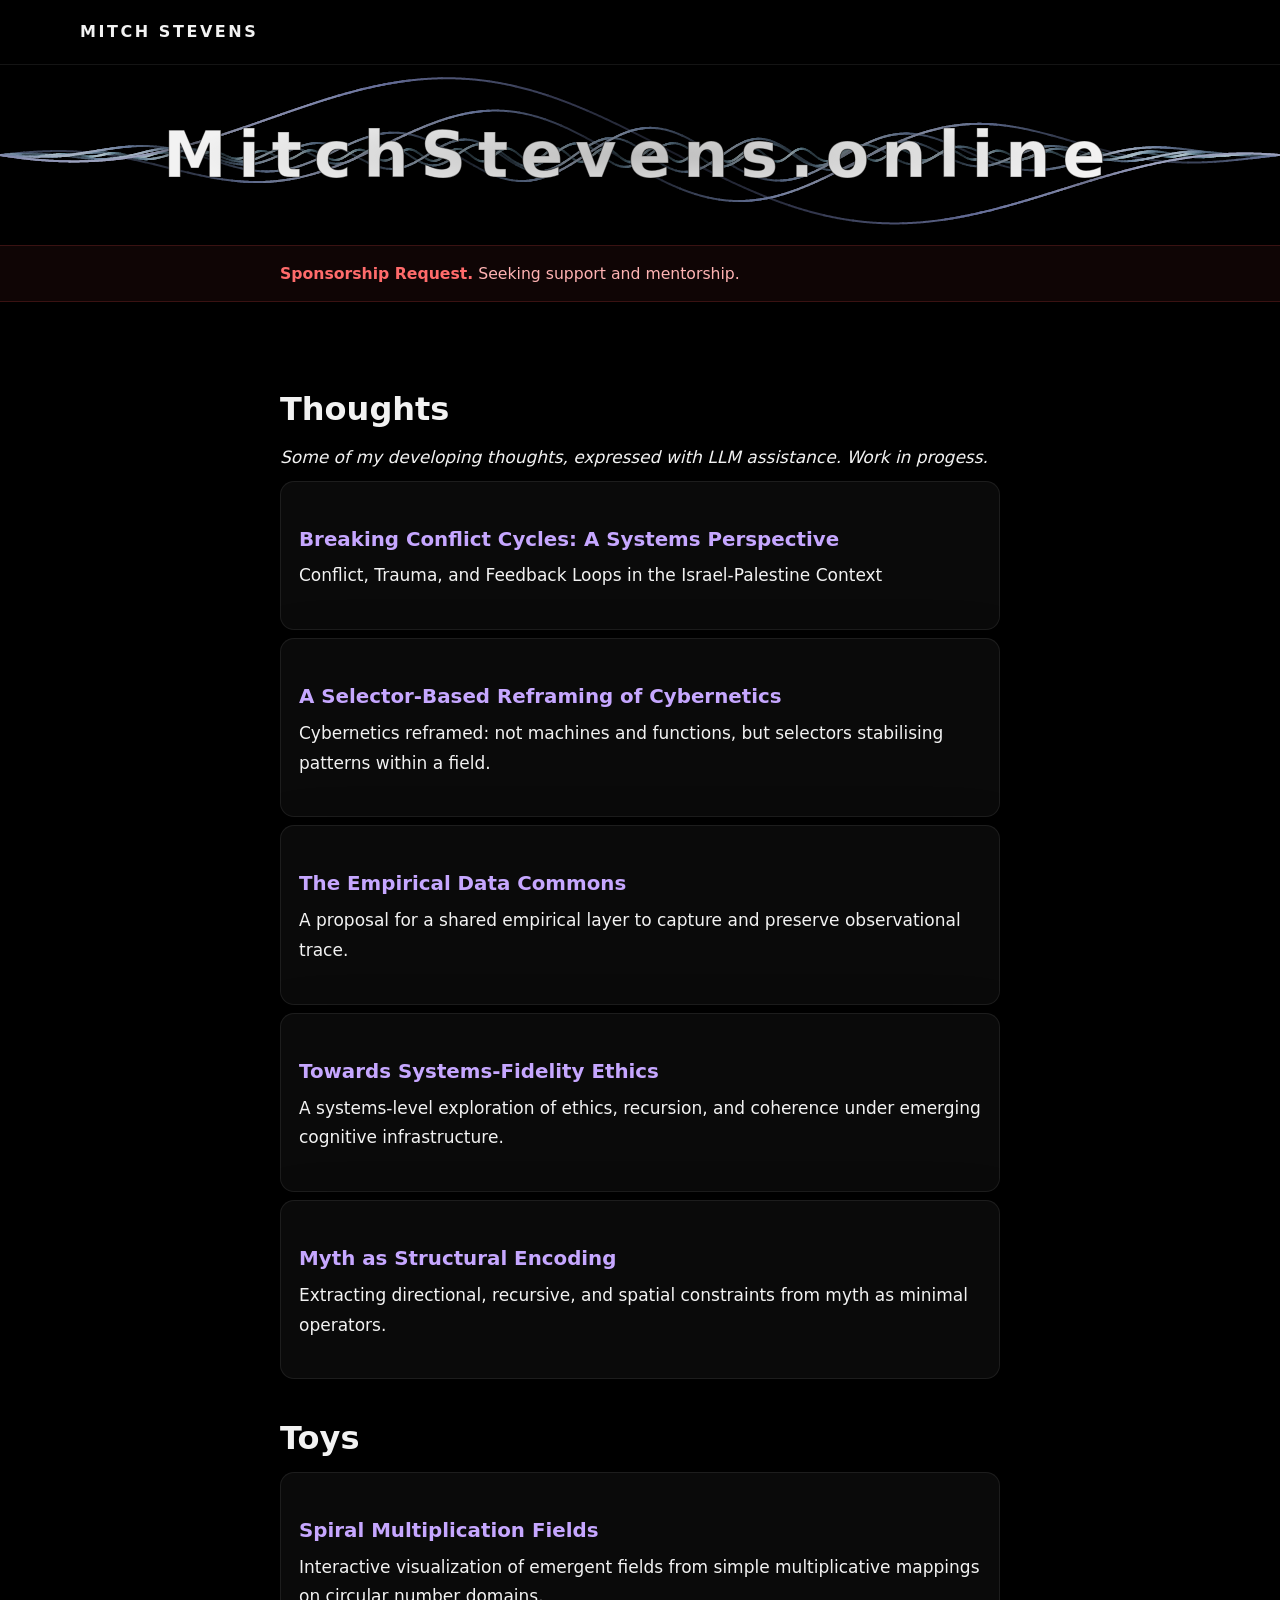
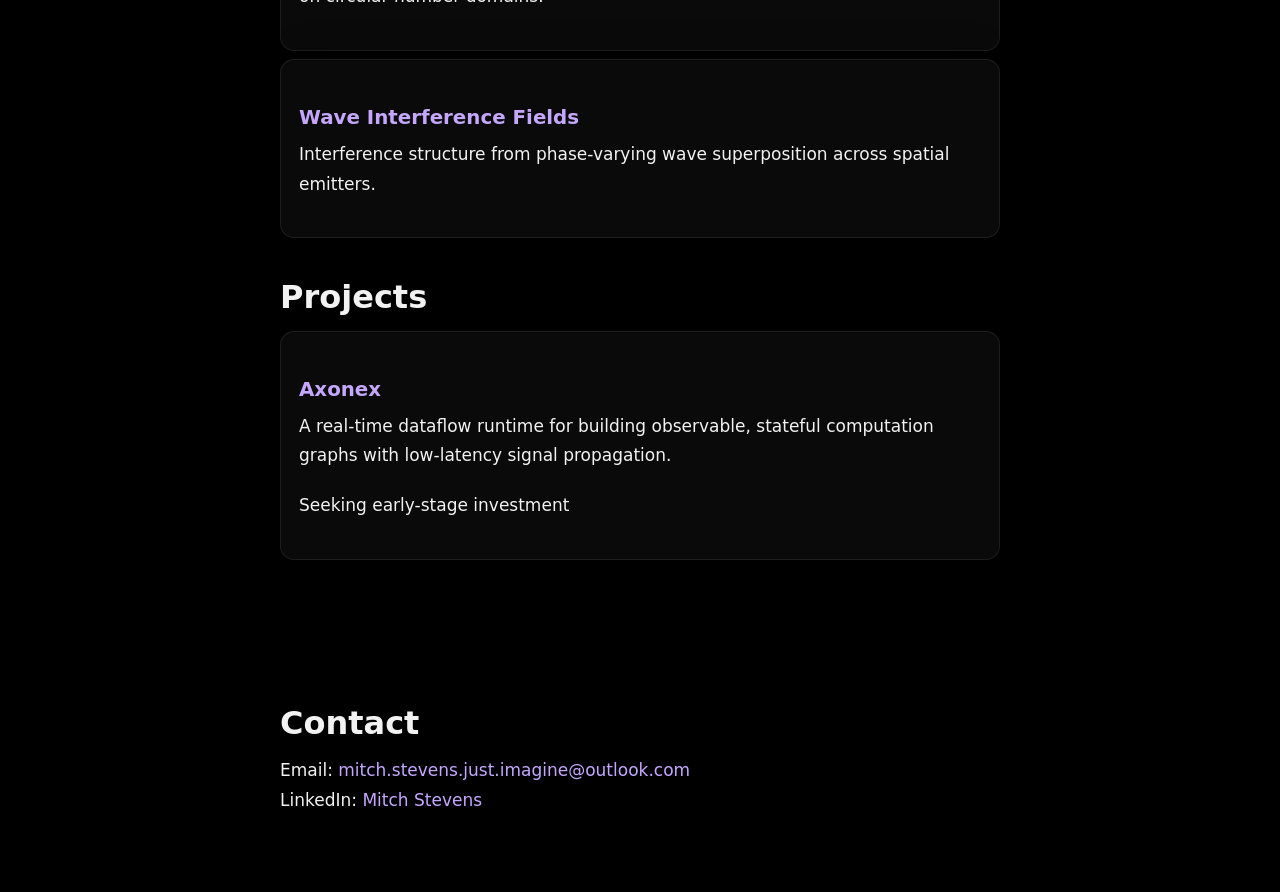
==== index.html @ c2e80abf "." ====
<!doctype html>
<html lang="en">
<head>
  <meta charset="utf-8" />
  <meta name="viewport" content="width=device-width, initial-scale=1" />
  <title>MitchStevens.online</title>

  <link rel="stylesheet" href="style.css" />
  <script src="x-song.js"></script>

<style>
	.critical-notice {
	  background: rgba(255, 80, 80, 0.06);
	  border-top: 1px solid rgba(255, 80, 80, 0.18);
	  border-bottom: 1px solid rgba(255, 80, 80, 0.18);
	}

	.critical-notice p {
	  margin: 0;
	  padding: 14px 0;
	  color: #ffb3b3;
	  font-size: 0.98rem;
	}

	.critical-notice strong {
	  color: #ff6b6b;
	}

	.card {
		margin-top: 8px;
	}
</style>
</head>

<body>

<header class="nav">
  <div class="container inner">
    <div class="logo">MITCH STEVENS</div>
  </div>
</header>

<section class="banner">
  <x-song height="180" speed="1.2" amp="1.6" sat="20"></x-song>
  <div class="brand">
    <h1>MitchStevens.online</h1>
  </div>
</section>

<!-- Critical notice -->
<section class="critical-notice">
<div class="container prose">
<p>
  <strong>Sponsorship Request.</strong> Seeking support and mentorship.
</p>
</div>
</section>

<section class="hero">
  <div class="container prose">

    <h2>Thoughts</h2>
    <i>Some of my developing thoughts, expressed with LLM assistance. Work in progess.</i>
    <div class="card">
      <h3><a href="breakingconflict.html">Breaking Conflict Cycles: A Systems Perspective</a></h3>
      <p>Conflict, Trauma, and Feedback Loops in the Israel-Palestine Context</p>
    </div>

    <div class="card">
      <h3><a href="cybernetics_selectors.html">A Selector-Based Reframing of Cybernetics</a></h3>
      <p>Cybernetics reframed: not machines and functions, but selectors stabilising patterns within a field.</p>
    </div>

    <div class="card">
      <h3><a href="edc.html">The Empirical Data Commons</a></h3>
      <p>A proposal for a shared empirical layer to capture and preserve observational trace.</p>
    </div>

    <div class="card">
      <h3><a href="meta_ethics.html">Towards Systems-Fidelity Ethics</a></h3>
      <p>A systems-level exploration of ethics, recursion, and coherence under emerging cognitive infrastructure.</p>
    </div>

    <div class="card">
      <h3><a href="myth_operators.html">Myth as Structural Encoding</a></h3>
      <p>Extracting directional, recursive, and spatial constraints from myth as minimal operators.</p>
    </div>

    <h2 style="margin-top:40px;">Toys</h2>

    <div class="card">
      <h3><a href="toys/spiral_vect/index.html">Spiral Multiplication Fields</a></h3>
      <p>Interactive visualization of emergent fields from simple multiplicative mappings on circular number domains.</p>
    </div>
    <div class="card">
      <h3><a href="toys/wave_inf/index.html">Wave Interference Fields</a></h3>
      <p>Interference structure from phase-varying wave superposition across spatial emitters.</p>
    </div>

    <h2 style="margin-top:40px;">Projects</h2>
    <div class="card">
      <h3><a href="http://axonex.trefen.net">Axonex</a></h3>
      <p>A real-time dataflow runtime for building observable, stateful computation graphs with low-latency signal propagation.</p>
      <p class="subtle">Seeking early-stage investment</p>
    </div>

  </div>
</section>
<section class="hero">
  <div class="container prose">
    
    <h2>Contact</h2>

    <p>
      Email: <a href="mailto:mitch.stevens.just.imagine@outlook.com">mitch.stevens.just.imagine@outlook.com</a><br />
      LinkedIn: <a href="https://au.linkedin.com/in/mitchell-beaumont" target="_blank">Mitch Stevens</a>
    </p>

  </div>
</section>
</body>
</html>
---- style.css ----
:root{
  --bg:#000000;
  --panel:#0a0a0a;
  --panel-soft:#111111;
  --ink:#f2f2f2;
  --muted:#a0a0a0;
  --brand:#c6a7ff;
  --brand-ink:#0a0a0a;
  --ring:rgba(198,167,255,.38);
  --border:rgba(255,255,255,.08);
  --shadow:0 24px 60px rgba(0,0,0,.28);
}

html, body {
  min-height:100%;
  background: var(--bg);
}

html {
  scroll-behavior:smooth;
}

body {
  margin:0;
  background:var(--bg);
  color:var(--ink);
  font:400 16px/1.7 ui-sans-serif, system-ui, "Inter", "Segoe UI", Roboto, Arial, sans-serif;
  -webkit-font-smoothing:antialiased;
  -moz-osx-font-smoothing:grayscale;
}

img, svg, canvas, video {
  max-width:100%;
}

.container {
  max-width:1120px;
  margin-inline:auto;
  padding-inline:24px;
}

/* Nav */
.nav {
  position:sticky;
  top:0;
  z-index:40;
  backdrop-filter:saturate(120%) blur(8px);
  background:linear-gradient(to bottom, rgba(0,0,0,.88), rgba(0,0,0,.62));
  border-bottom:1px solid var(--border);
}

.nav .inner {
  display:flex;
  align-items:center;
  gap:20px;
  min-height:64px;
}

.logo {
  font-weight:800;
  letter-spacing:.16em;
  color:var(--ink);
  white-space:nowrap;
}

.nav-links {
  display:flex;
  gap:14px;
  align-items:center;
}

.nav a {
  color:var(--muted);
  text-decoration:none;
}

.nav a:hover {
  color:var(--ink);
}

.nav-link {
  color:var(--muted);
  text-decoration:none;
  font-weight:500;
  font-size:.95rem;
}

.nav-link.active,
.nav-current {
  color:var(--ink);
}

.nav-link.active {
  cursor:default;
}

.spacer {
  flex:1;
}

.cta {
  margin-left:auto;
  display:inline-flex;
  align-items:center;
  gap:10px;
  padding:10px 16px;
  border-radius:999px;
  background:var(--brand);
  color:var(--brand-ink) !important;
  font-weight:700;
  text-decoration:none;
  box-shadow:0 6px 22px rgba(198,167,255,.20);
}

.cta:hover {
  box-shadow:0 8px 28px rgba(198,167,255,.30);
}

/* Banner */
.banner {
  position:relative;
  isolation:isolate;
  overflow:clip;
  background:#000;
}

.banner x-song {
  display:block;
}

.brand {
  position:absolute;
  inset:0;
  display:grid;
  place-items:center;
  pointer-events:none;
}

.brand h1 {
  margin:0;
  padding-inline:16px;
  text-align:center;
  font-weight:900;
  letter-spacing:.18em;
  color:var(--ink);
  font-size:clamp(28px, 6vw, 64px);
  -webkit-text-stroke:1px rgba(0,0,0,.35);
  text-shadow:0 0 1px #000, 0 0 28px rgba(0,0,0,.85);
}

.banner::after {
  content:"";
  position:absolute;
  inset:0;
  pointer-events:none;
  background:radial-gradient(60% 50% at 50% 50%, rgba(0,0,0,.22) 0%, rgba(0,0,0,0) 60%);
}

/* Main sections */
.hero {
  padding:56px 0;
}

.section-pad {
  padding-bottom:42px;
}

.section-pad-lg {
  padding-bottom:60px;
}

/* Card system */
.card {
  background:var(--panel);
  border:1px solid var(--border);
  border-radius:14px;
  padding:18px;
  box-shadow:var(--shadow);
}

.card h3 {
  margin:0 0 8px;
  font-size:18px;
}

.card p {
  margin:0;
  color:var(--muted);
}

.grid {
  display:grid;
  grid-template-columns:repeat(3, 1fr);
  gap:18px;
}

/* Prose */
.prose {
  max-width:720px;
  margin-inline:auto;
  font-size:17px;
  line-height:1.75;
}

.prose h1,
.prose h2,
.prose h3,
.prose h4,
.prose h5,
.prose h6 {
  color:var(--ink);
  line-height:1.2;
  font-weight:700;
}

.prose h1 {
  margin:0 0 10px;
  font-size:clamp(30px, 4vw, 46px);
  letter-spacing:-0.02em;
}

.prose h2 {
  margin:32px 0 14px;
  font-size:clamp(22px, 3vw, 32px);
}

.prose h3 {
  margin:28px 0 10px;
  font-size:1.24rem;
}

.prose h4 {
  margin:24px 0 8px;
  font-size:1rem;
}

.prose p {
  margin:0 0 20px;
  color:var(--ink);
}

.prose .lede,
.prose .muted,
.prose .meta {
  color:var(--muted);
}

.prose ul,
.prose ol {
  margin:0 0 20px;
  padding-left:22px;
  color:var(--ink);
}

.prose li + li {
  margin-top:8px;
}

.prose a {
  color:var(--brand);
  text-decoration:none;
}

.prose a:hover {
  text-decoration:underline;
}

.prose strong {
  color:var(--ink);
}

.prose blockquote {
  margin:0 0 22px;
  padding:14px 18px;
  border-left:3px solid var(--brand);
  background:rgba(255,255,255,.03);
  color:var(--ink);
}

.prose hr {
  border:0;
  border-top:1px solid var(--border);
  margin:32px 0;
}

.prose code {
  font:500 .92em/1.4 ui-monospace, SFMono-Regular, Menlo, Consolas, monospace;
  background:rgba(255,255,255,.06);
  border:1px solid rgba(255,255,255,.06);
  border-radius:8px;
  padding:.1em .38em;
}

.prose pre {
  margin:0 0 20px;
  padding:14px 16px;
  overflow-x:auto;
  border-radius:12px;
  background:rgba(255,255,255,.04);
  border:1px solid rgba(255,255,255,.06);
}

.prose pre code {
  padding:0;
  border:0;
  background:transparent;
}

/* Utility */
.eyebrow {
  display:inline-block;
  margin:0 0 12px;
  padding:6px 10px;
  border-radius:999px;
  background:rgba(255,255,255,.06);
  border:1px solid rgba(255,255,255,.08);
  color:var(--ink);
  font-size:.9rem;
}

.pills {
  display:flex;
  flex-wrap:wrap;
  gap:10px;
  margin-top:14px;
}

.pill {
  padding:6px 10px;
  border-radius:999px;
  background:rgba(255,255,255,.06);
  color:var(--ink);
  border:1px solid rgba(255,255,255,.08);
}

.quote {
  margin:0 0 18px;
  padding:16px 18px;
  border-left:3px solid var(--brand);
  background:rgba(255,255,255,.03);
  color:var(--ink);
}

.code-block {
  margin:0 0 18px;
  padding:14px 16px;
  border-radius:12px;
  background:rgba(255,255,255,.04);
  border:1px solid rgba(255,255,255,.06);
  overflow-x:auto;
}

.code-block code,
.code-block pre {
  margin:0;
  font:500 14px/1.55 ui-monospace, SFMono-Regular, Menlo, Consolas, monospace;
  color:var(--ink);
  white-space:pre-wrap;
}

.mini-grid,
.toc {
  display:grid;
  grid-template-columns:repeat(2, minmax(0, 1fr));
  gap:18px;
}

.toc {
  gap:12px;
  margin-top:18px;
}

.toc a {
  display:block;
  padding:12px 14px;
  border-radius:12px;
  background:rgba(255,255,255,.03);
  border:1px solid rgba(255,255,255,.06);
  text-decoration:none;
  color:var(--muted);
}

.toc a:hover {
  color:var(--ink);
}

.tight {
  margin-bottom:10px;
}

.subtle-link {
  color:var(--brand);
  text-decoration:none;
}

.subtle-link:hover {
  text-decoration:underline;
}

/* Footer */
footer {
  margin-top:60px;
  border-top:1px solid var(--border);
  padding:28px 0;
  color:var(--muted);
}

/* Accessibility */
a:focus-visible,
button:focus-visible,
input:focus-visible,
textarea:focus-visible {
  outline:3px solid var(--ring);
  outline-offset:3px;
  border-radius:8px;
}

/* Responsive */
@media (max-width:900px) {
  .grid {
    grid-template-columns:1fr 1fr;
  }
}

@media (max-width:860px) {
  .mini-grid,
  .toc {
    grid-template-columns:1fr;
  }
}

@media (max-width:620px) {
  .grid {
    grid-template-columns:1fr;
  }

  .nav .inner {
    min-height:56px;
  }

  .container {
    padding-inline:18px;
  }

  .hero {
    padding:42px 0;
  }

  .prose {
    font-size:16px;
  }
}
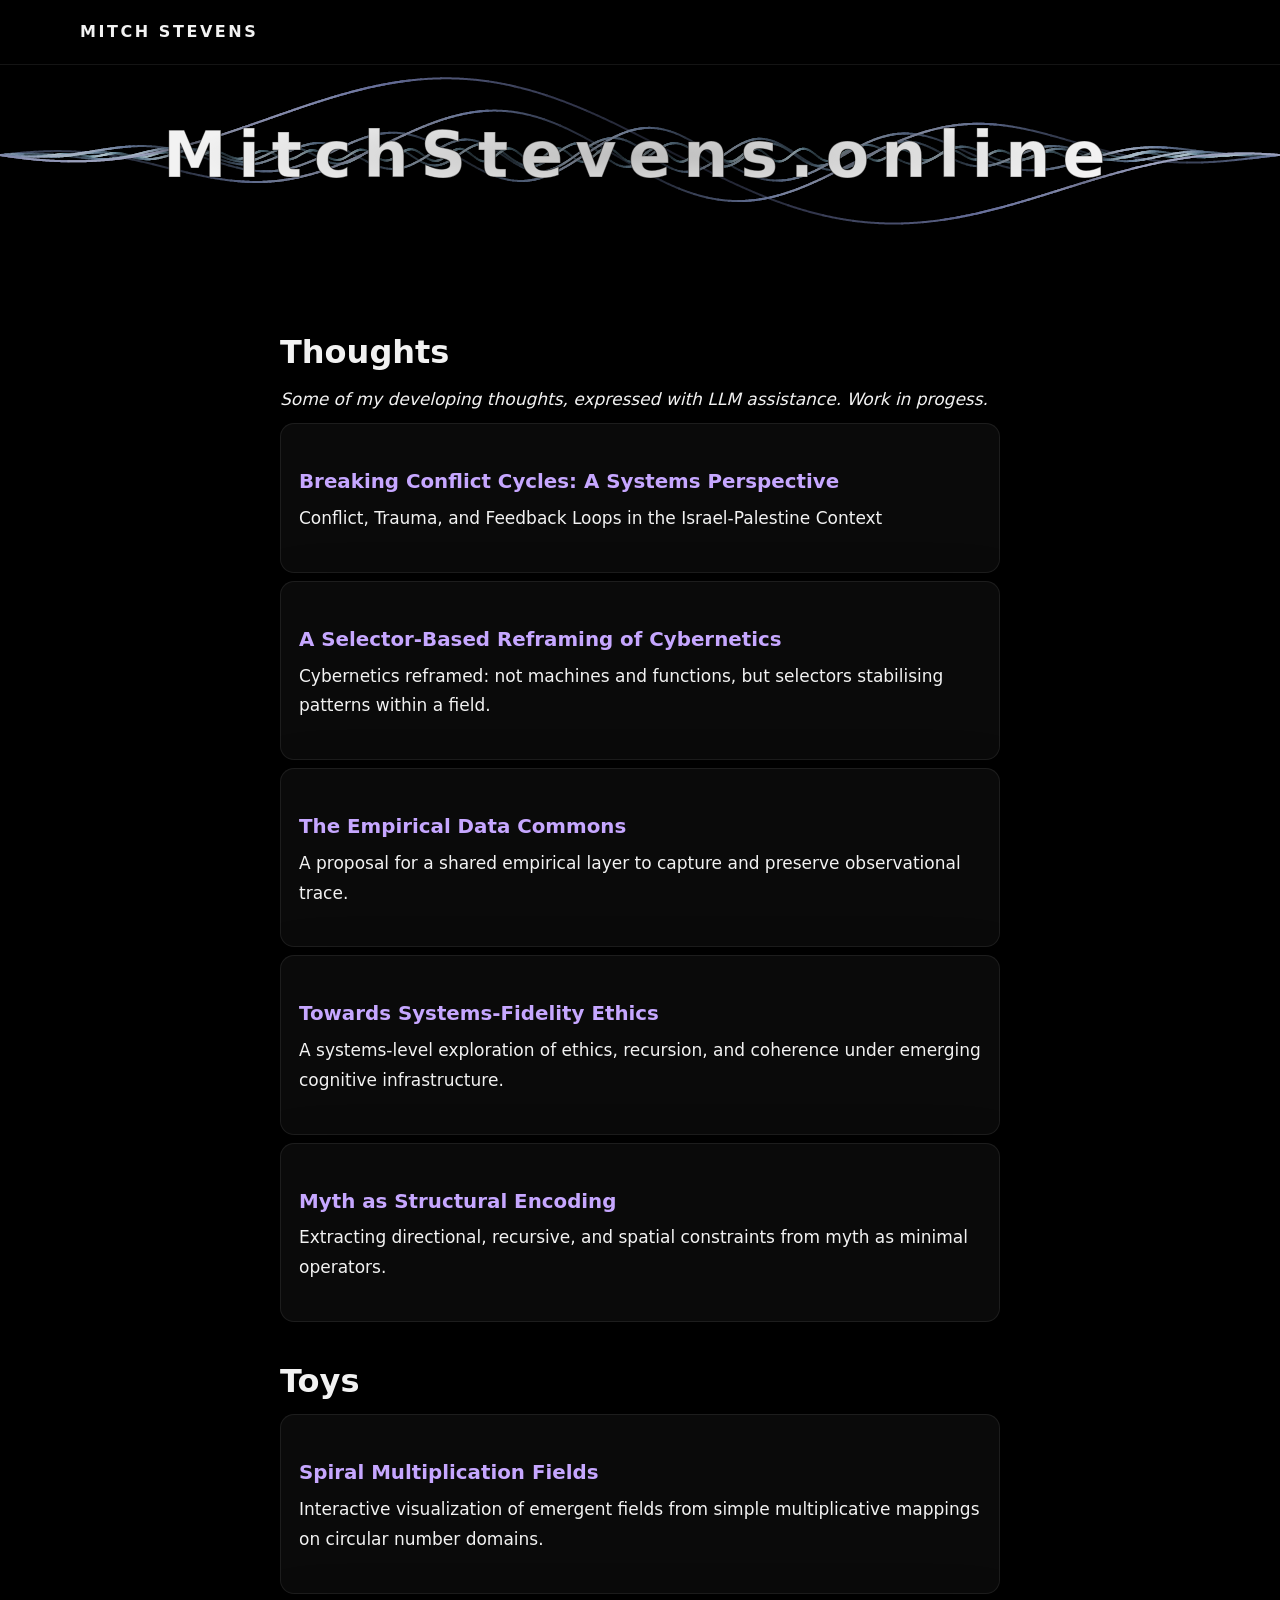
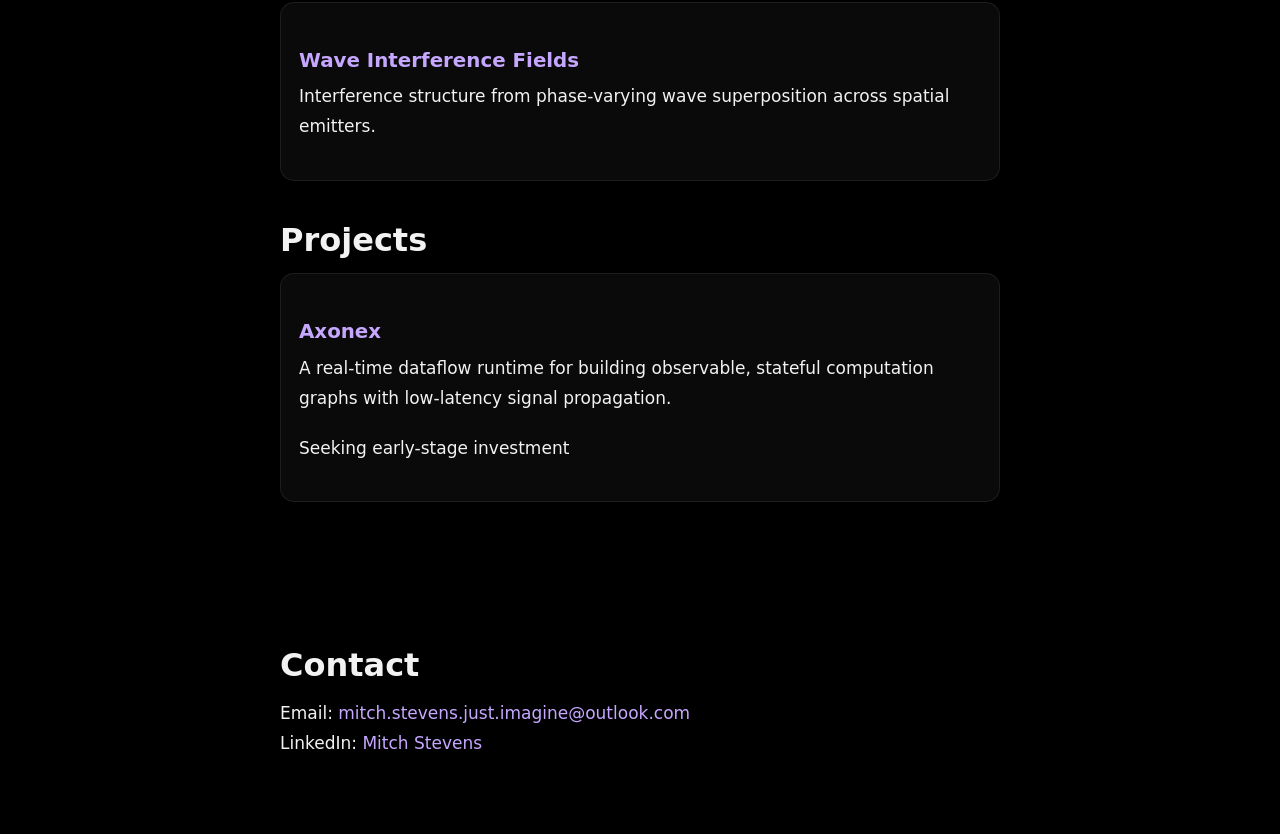
==== commit 392a2a27: "." ====
--- a/index.html
+++ b/index.html
@@ -47,14 +47,14 @@
   </div>
 </section>
 
-<!-- Critical notice -->
+<!-- Critical notice 
 <section class="critical-notice">
 <div class="container prose">
 <p>
-  <strong>Sponsorship Request.</strong> Seeking support and mentorship.
+  Sponsorship mentorship.
 </p>
 </div>
-</section>
+</section> -->
 
 <section class="hero">
   <div class="container prose">
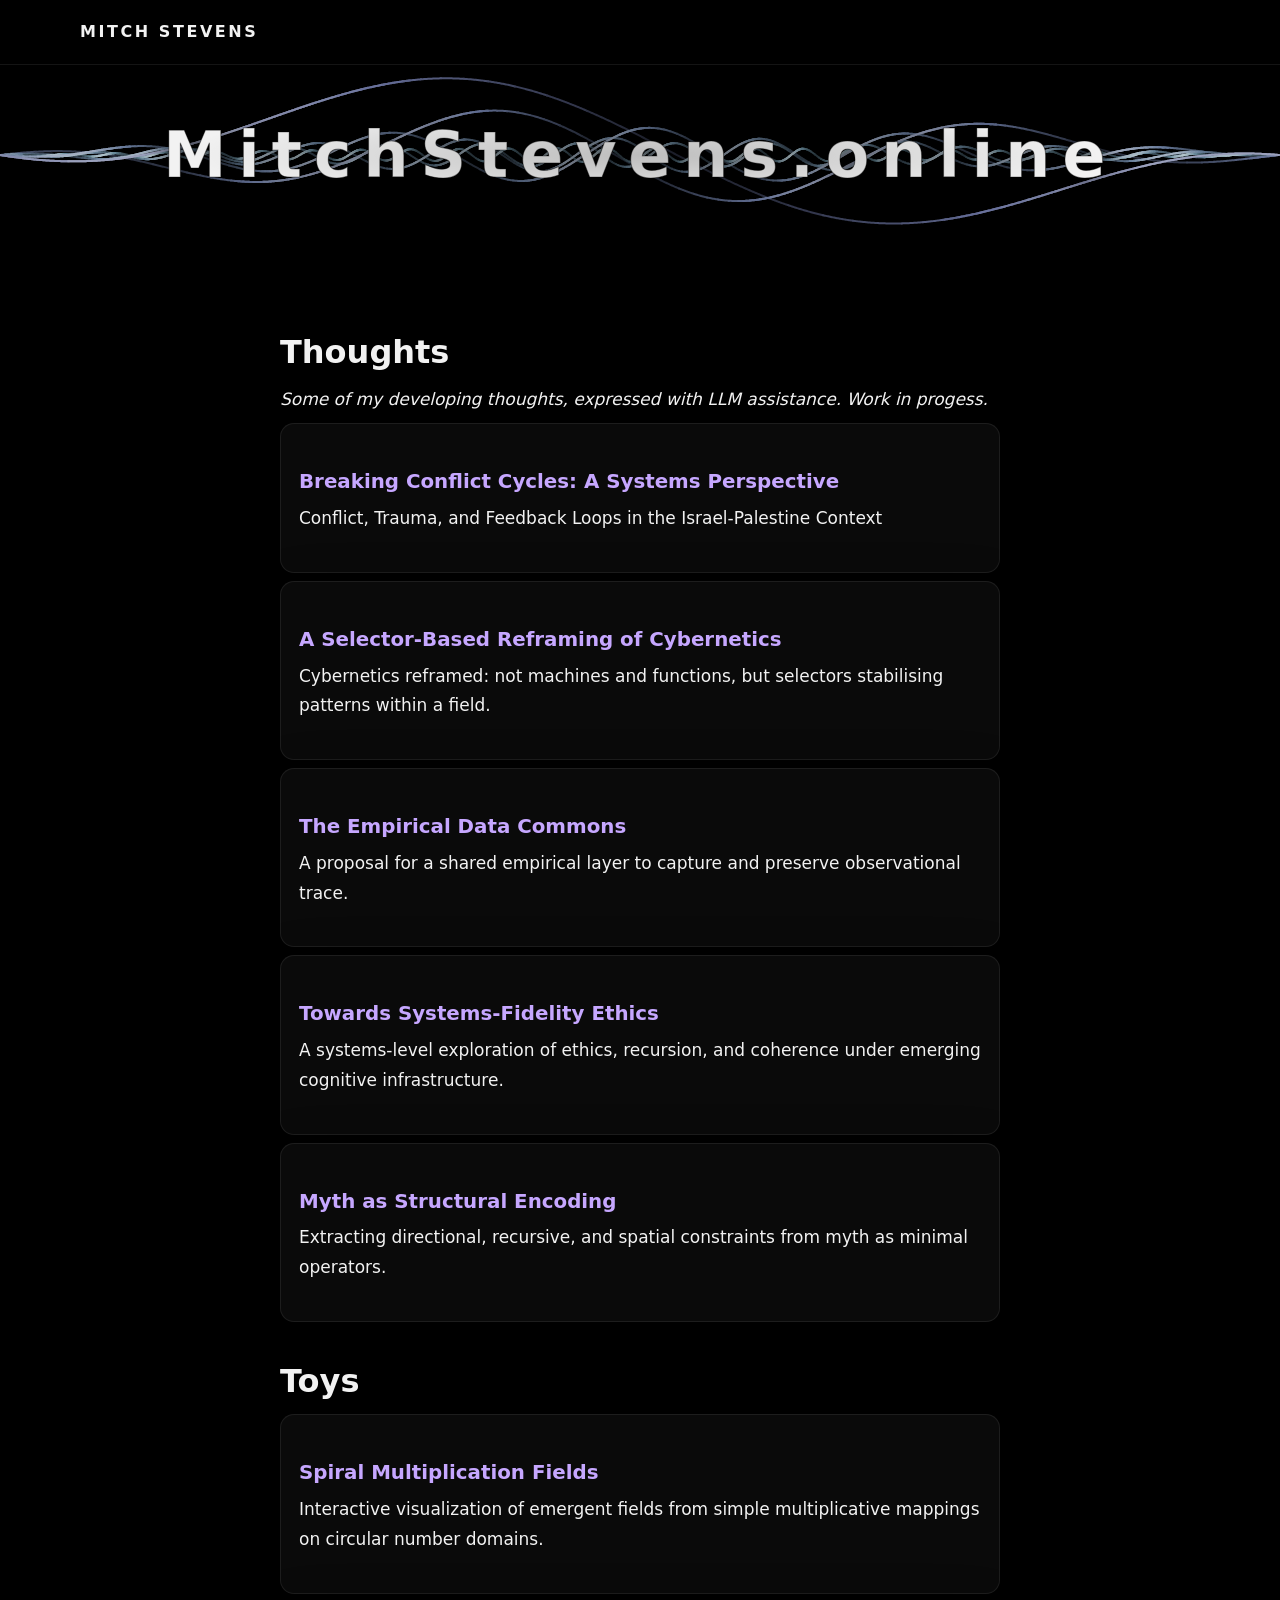
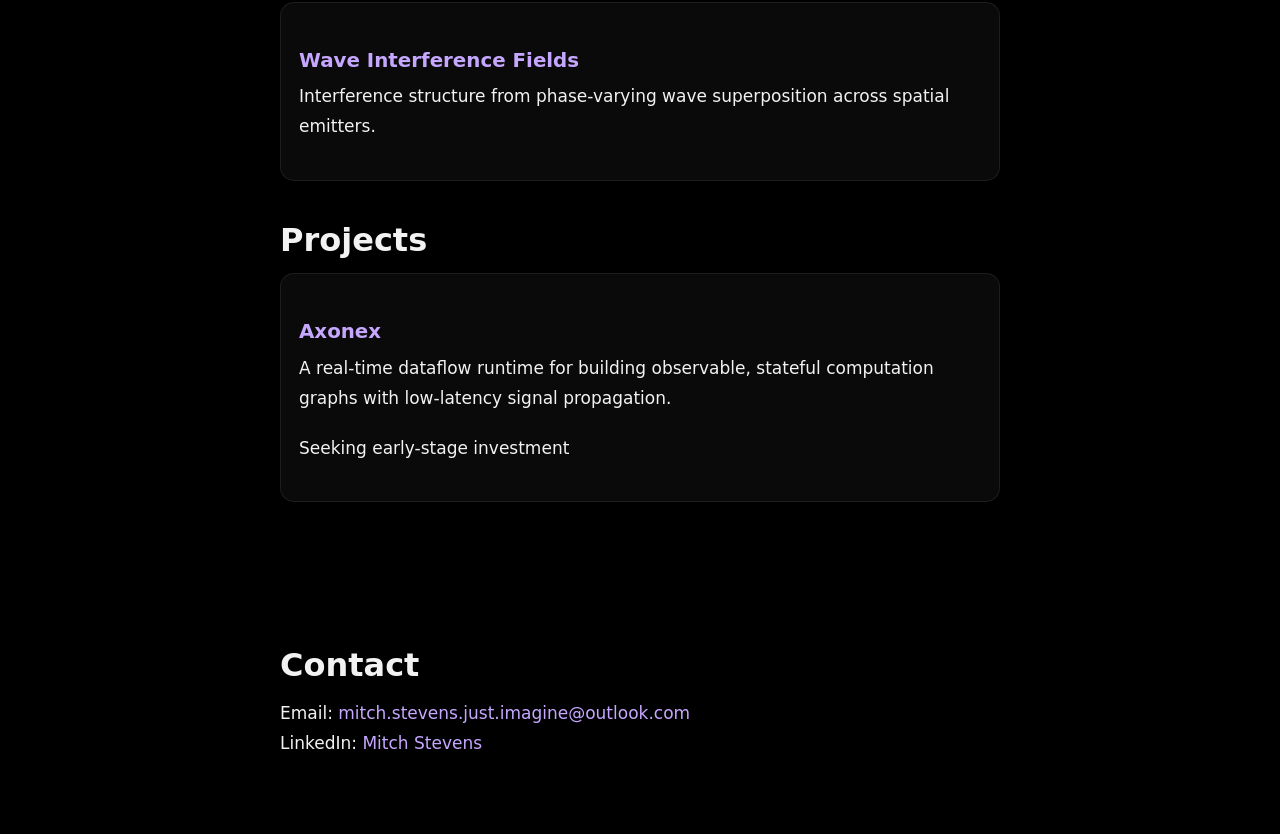
==== commit 07f35efe: "." ====
--- a/index.html
+++ b/index.html
@@ -9,23 +9,6 @@
   <script src="x-song.js"></script>
 
 <style>
-	.critical-notice {
-	  background: rgba(255, 80, 80, 0.06);
-	  border-top: 1px solid rgba(255, 80, 80, 0.18);
-	  border-bottom: 1px solid rgba(255, 80, 80, 0.18);
-	}
-
-	.critical-notice p {
-	  margin: 0;
-	  padding: 14px 0;
-	  color: #ffb3b3;
-	  font-size: 0.98rem;
-	}
-
-	.critical-notice strong {
-	  color: #ff6b6b;
-	}
-
 	.card {
 		margin-top: 8px;
 	}
@@ -46,15 +29,6 @@
     <h1>MitchStevens.online</h1>
   </div>
 </section>
-
-<!-- Critical notice 
-<section class="critical-notice">
-<div class="container prose">
-<p>
-  Sponsorship mentorship.
-</p>
-</div>
-</section> -->
 
 <section class="hero">
   <div class="container prose">
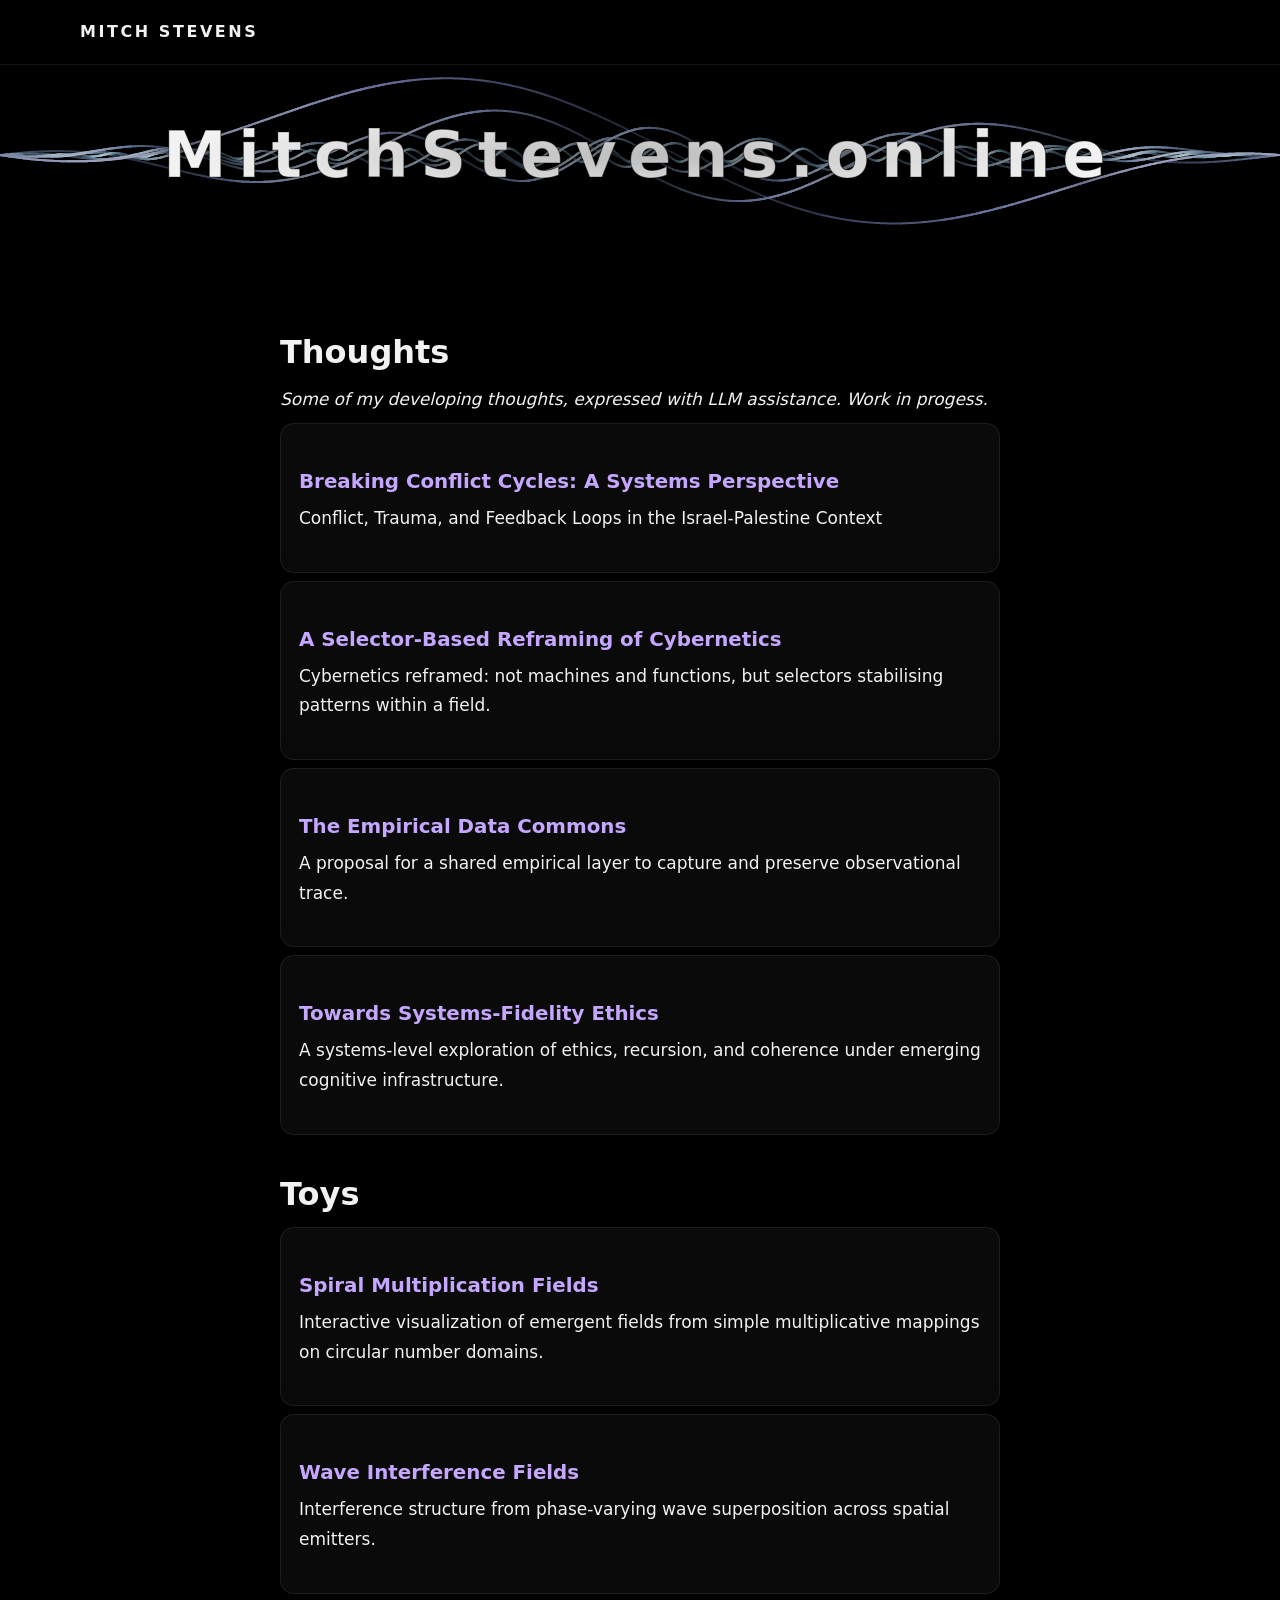
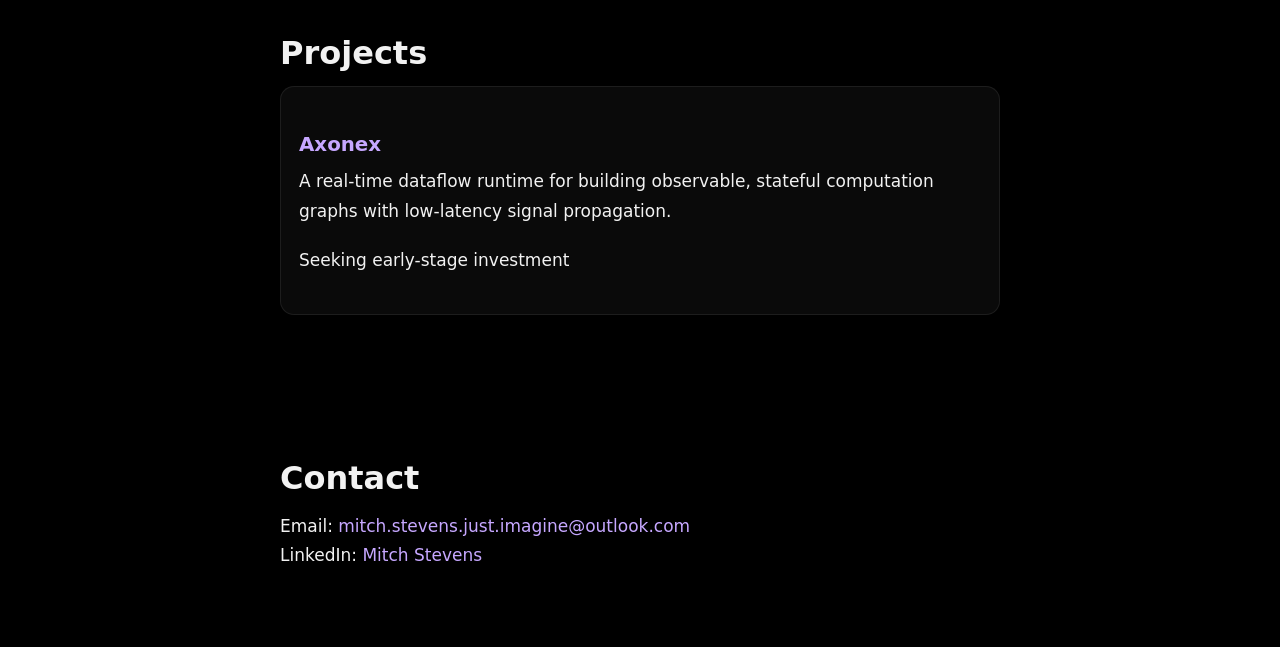
==== commit 394a6afd: "." ====
--- a/index.html
+++ b/index.html
@@ -55,10 +55,12 @@
       <p>A systems-level exploration of ethics, recursion, and coherence under emerging cognitive infrastructure.</p>
     </div>
 
+    <!--
     <div class="card">
       <h3><a href="myth_operators.html">Myth as Structural Encoding</a></h3>
       <p>Extracting directional, recursive, and spatial constraints from myth as minimal operators.</p>
     </div>
+    -->
 
     <h2 style="margin-top:40px;">Toys</h2>
 
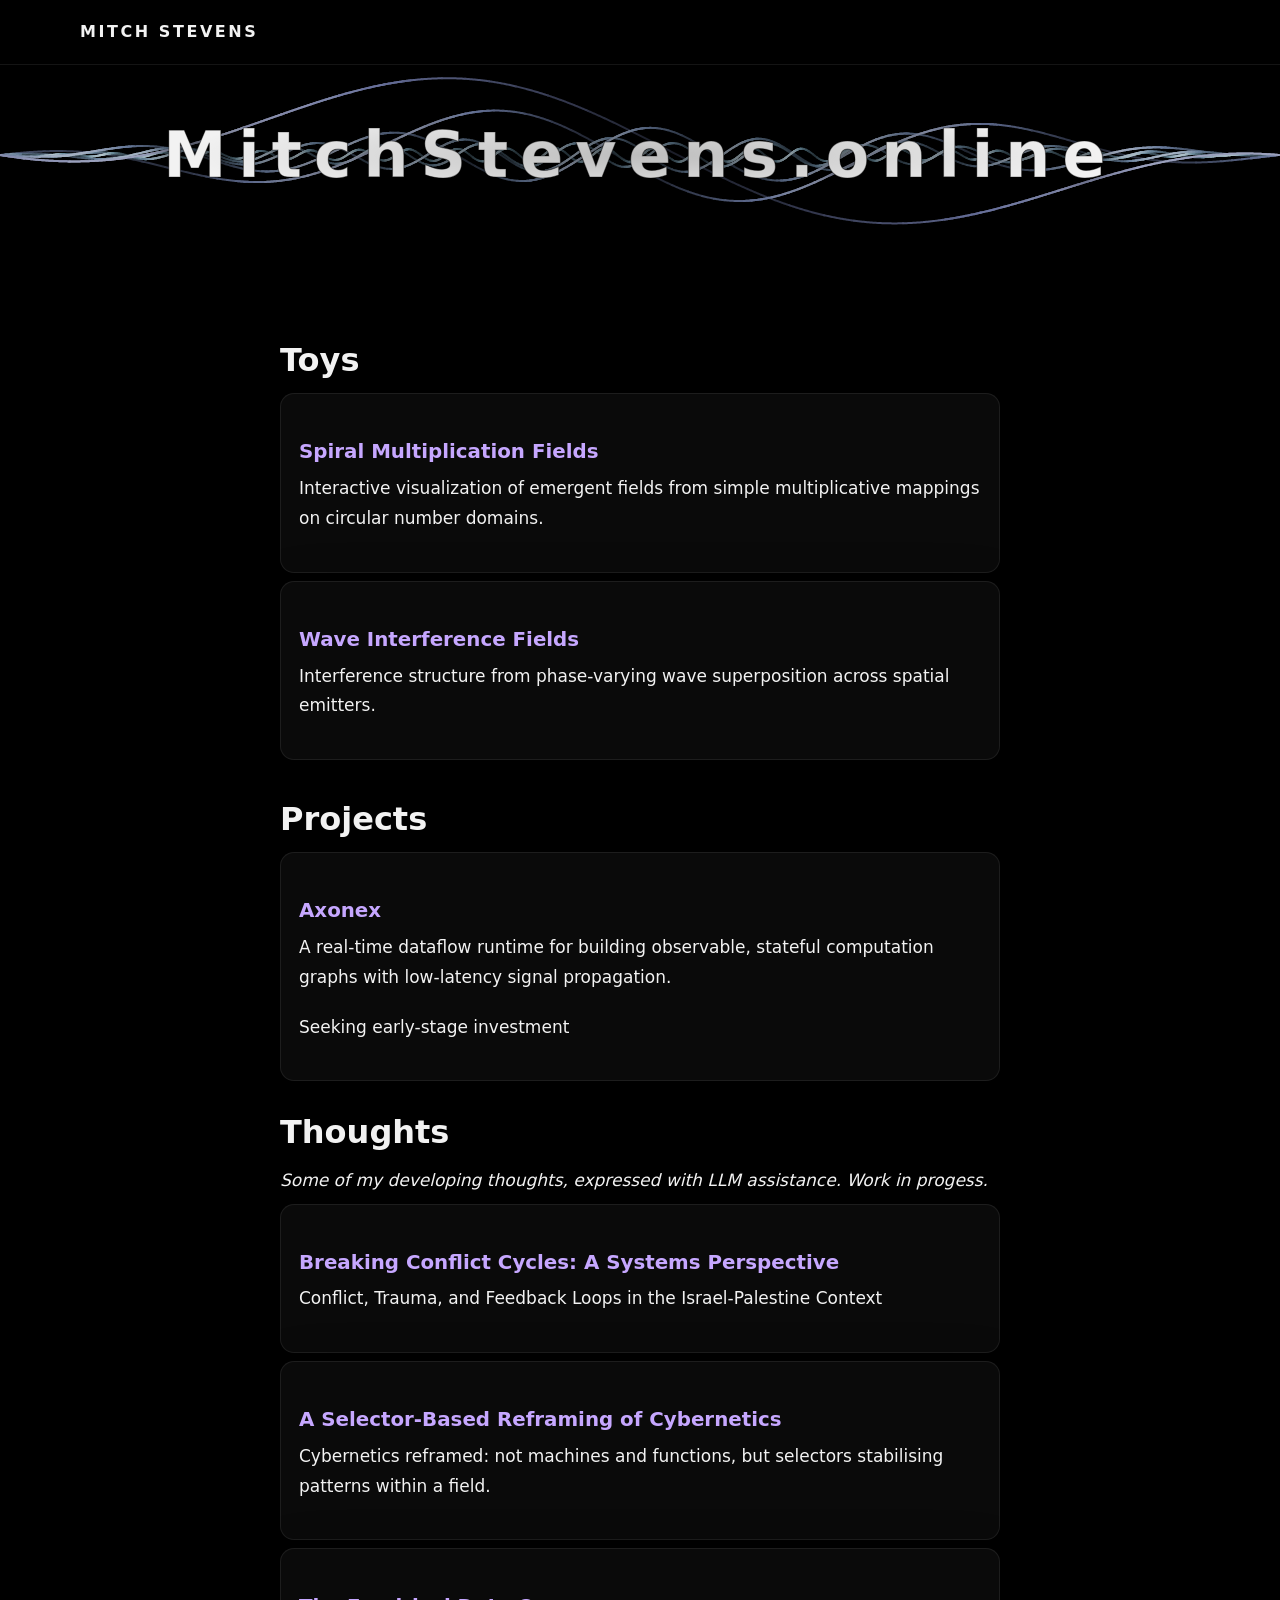
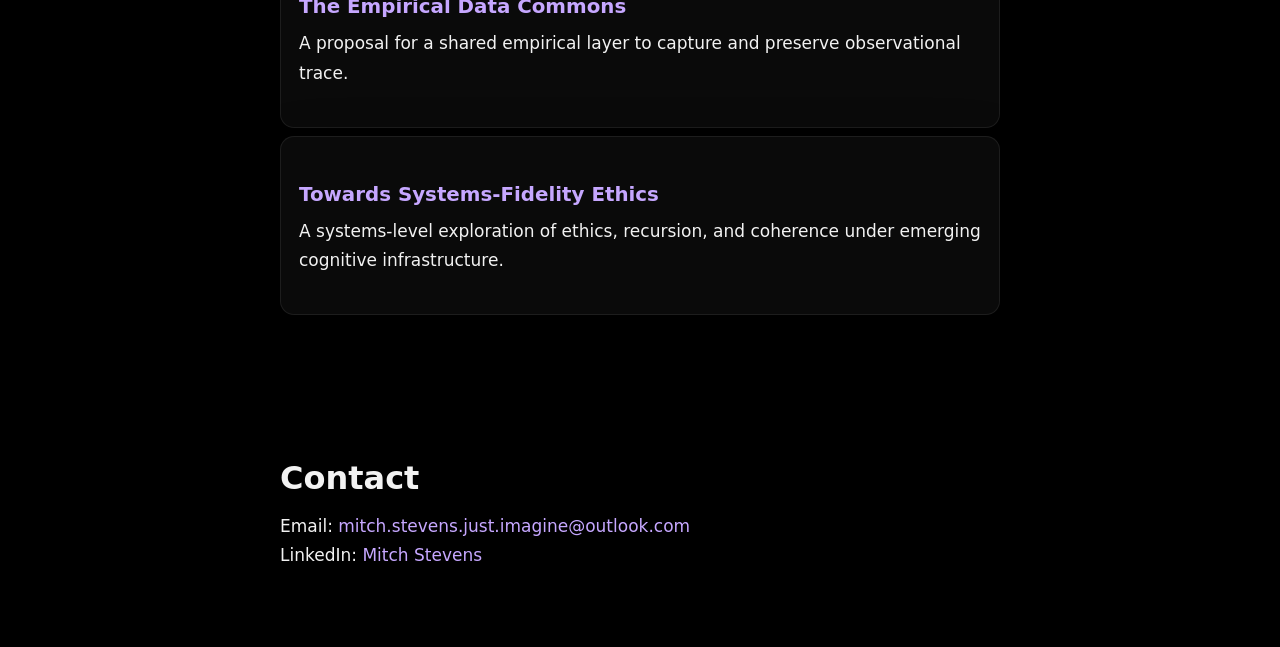
==== commit ff10480d: "." ====
--- a/index.html
+++ b/index.html
@@ -33,6 +33,26 @@
 <section class="hero">
   <div class="container prose">
 
+
+    <h2 style="margin-top:40px;">Toys</h2>
+
+    <div class="card">
+      <h3><a href="toys/spiral_vect/index.html">Spiral Multiplication Fields</a></h3>
+      <p>Interactive visualization of emergent fields from simple multiplicative mappings on circular number domains.</p>
+    </div>
+    <div class="card">
+      <h3><a href="toys/wave_inf/index.html">Wave Interference Fields</a></h3>
+      <p>Interference structure from phase-varying wave superposition across spatial emitters.</p>
+    </div>
+
+    <h2 style="margin-top:40px;">Projects</h2>
+    <div class="card">
+      <h3><a href="http://axonex.trefen.net">Axonex</a></h3>
+      <p>A real-time dataflow runtime for building observable, stateful computation graphs with low-latency signal propagation.</p>
+      <p class="subtle">Seeking early-stage investment</p>
+    </div>
+
+
     <h2>Thoughts</h2>
     <i>Some of my developing thoughts, expressed with LLM assistance. Work in progess.</i>
     <div class="card">
@@ -61,25 +81,6 @@
       <p>Extracting directional, recursive, and spatial constraints from myth as minimal operators.</p>
     </div>
     -->
-
-    <h2 style="margin-top:40px;">Toys</h2>
-
-    <div class="card">
-      <h3><a href="toys/spiral_vect/index.html">Spiral Multiplication Fields</a></h3>
-      <p>Interactive visualization of emergent fields from simple multiplicative mappings on circular number domains.</p>
-    </div>
-    <div class="card">
-      <h3><a href="toys/wave_inf/index.html">Wave Interference Fields</a></h3>
-      <p>Interference structure from phase-varying wave superposition across spatial emitters.</p>
-    </div>
-
-    <h2 style="margin-top:40px;">Projects</h2>
-    <div class="card">
-      <h3><a href="http://axonex.trefen.net">Axonex</a></h3>
-      <p>A real-time dataflow runtime for building observable, stateful computation graphs with low-latency signal propagation.</p>
-      <p class="subtle">Seeking early-stage investment</p>
-    </div>
-
   </div>
 </section>
 <section class="hero">
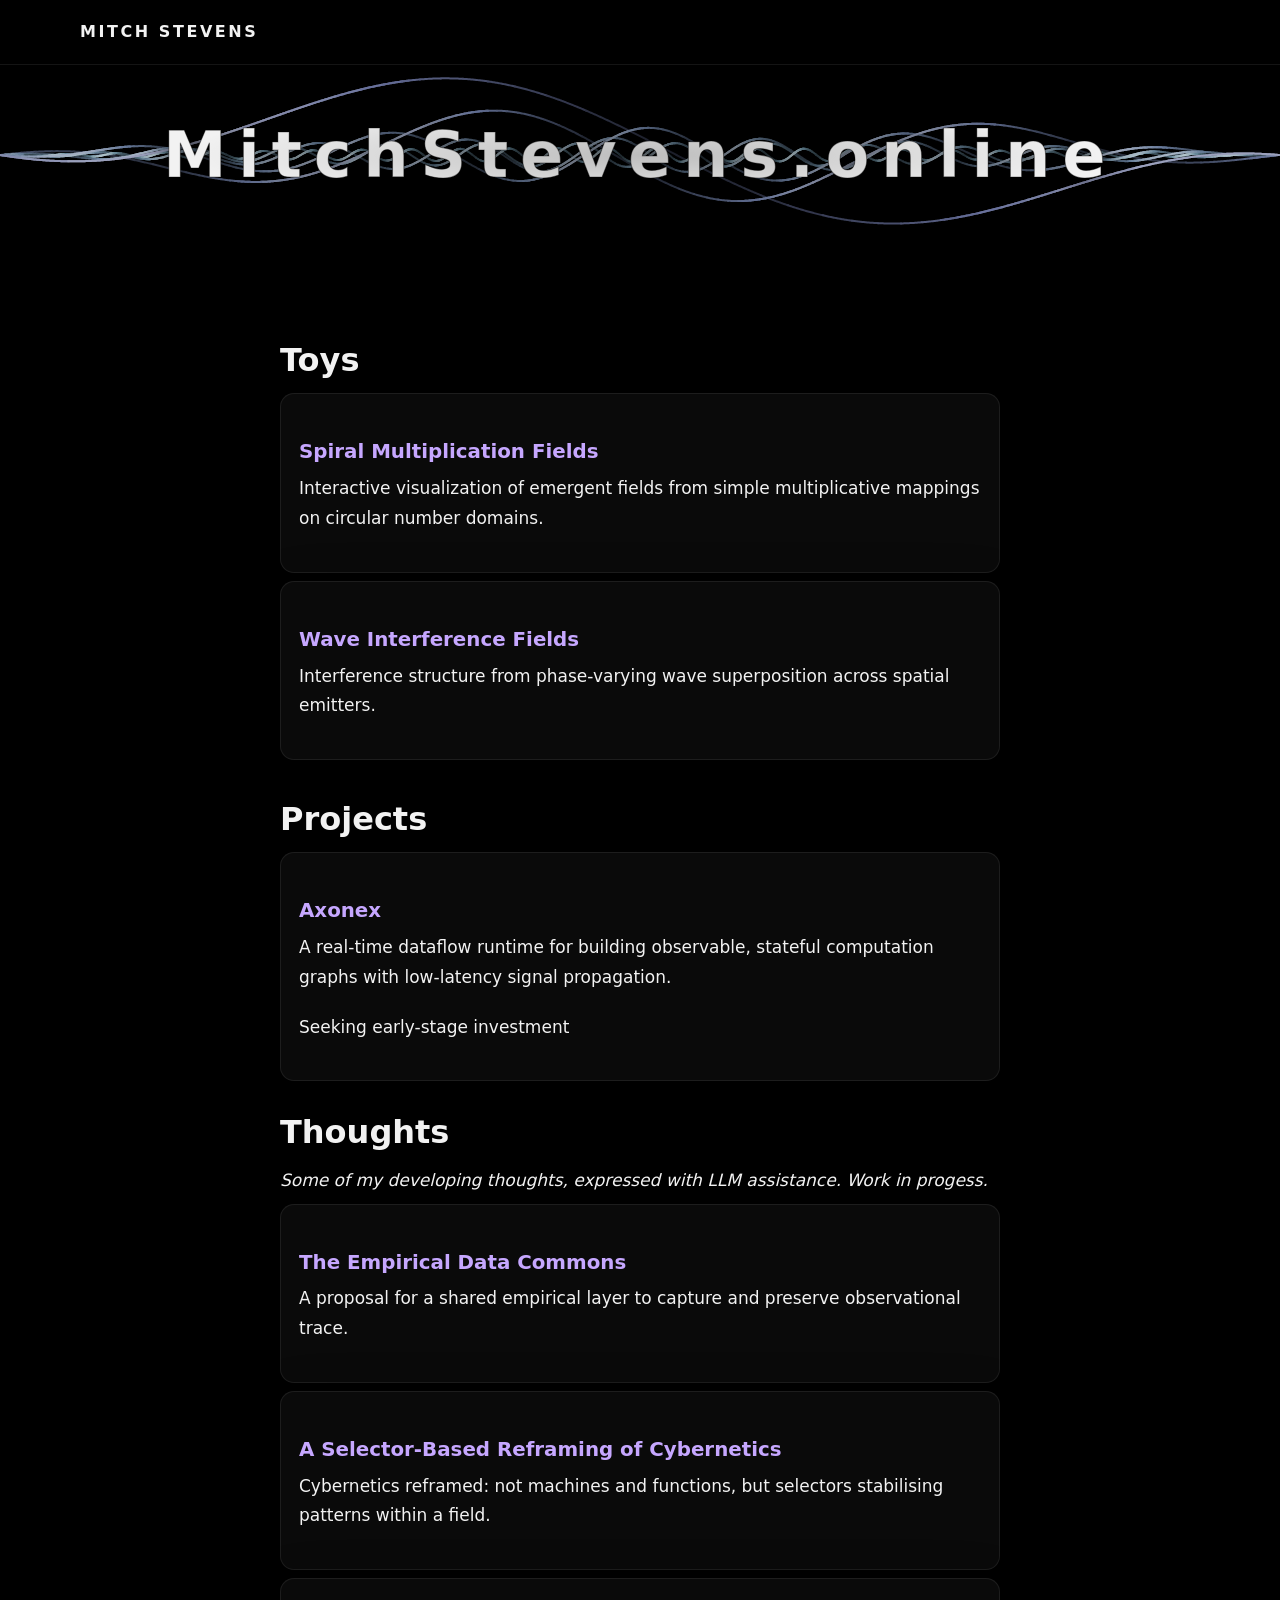
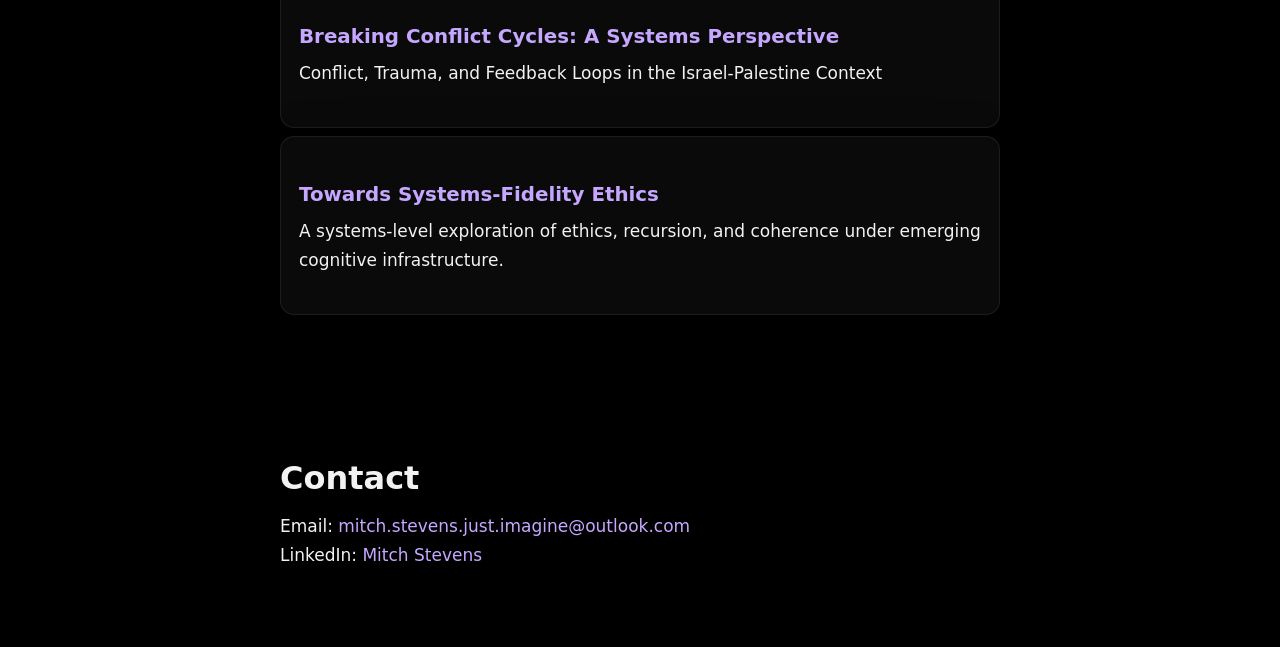
==== commit 574bd4a5: "." ====
--- a/index.html
+++ b/index.html
@@ -56,8 +56,8 @@
     <h2>Thoughts</h2>
     <i>Some of my developing thoughts, expressed with LLM assistance. Work in progess.</i>
     <div class="card">
-      <h3><a href="breakingconflict.html">Breaking Conflict Cycles: A Systems Perspective</a></h3>
-      <p>Conflict, Trauma, and Feedback Loops in the Israel-Palestine Context</p>
+      <h3><a href="edc.html">The Empirical Data Commons</a></h3>
+      <p>A proposal for a shared empirical layer to capture and preserve observational trace.</p>
     </div>
 
     <div class="card">
@@ -66,8 +66,8 @@
     </div>
 
     <div class="card">
-      <h3><a href="edc.html">The Empirical Data Commons</a></h3>
-      <p>A proposal for a shared empirical layer to capture and preserve observational trace.</p>
+      <h3><a href="breakingconflict.html">Breaking Conflict Cycles: A Systems Perspective</a></h3>
+      <p>Conflict, Trauma, and Feedback Loops in the Israel-Palestine Context</p>
     </div>
 
     <div class="card">
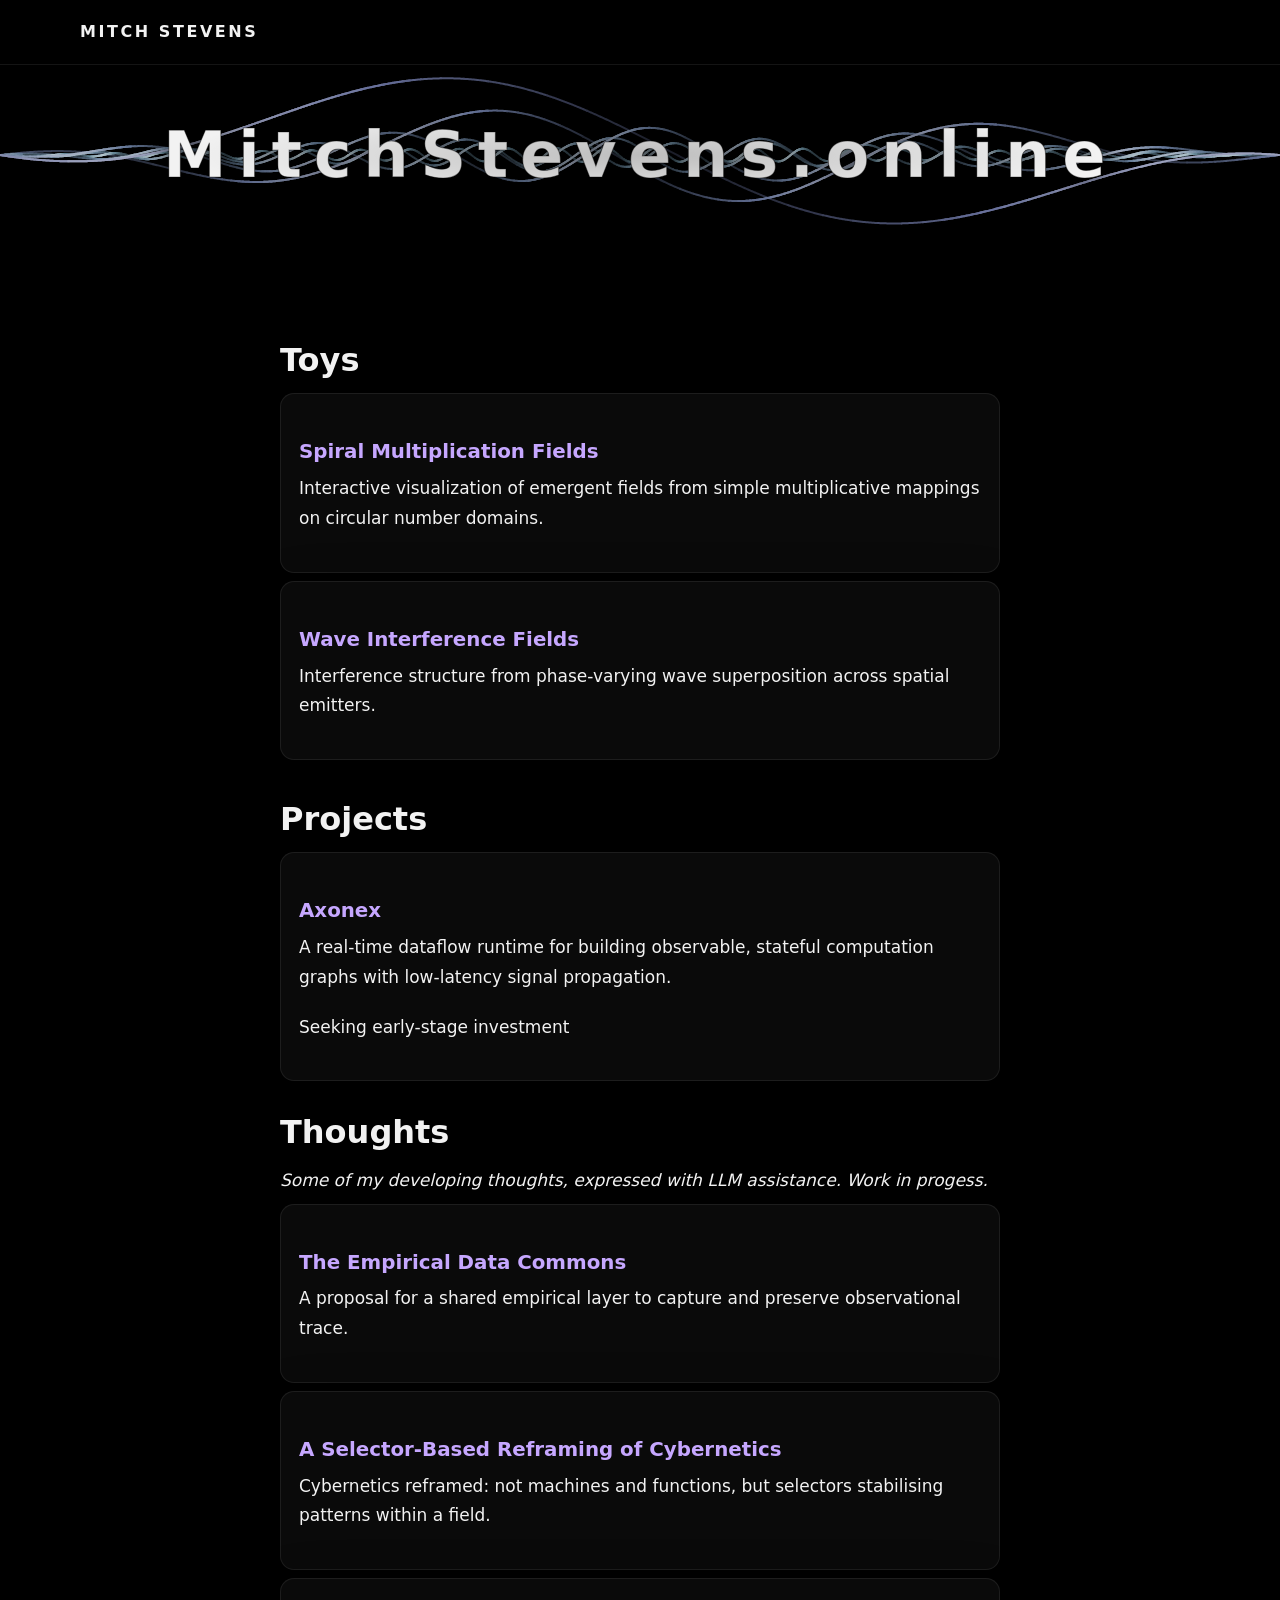
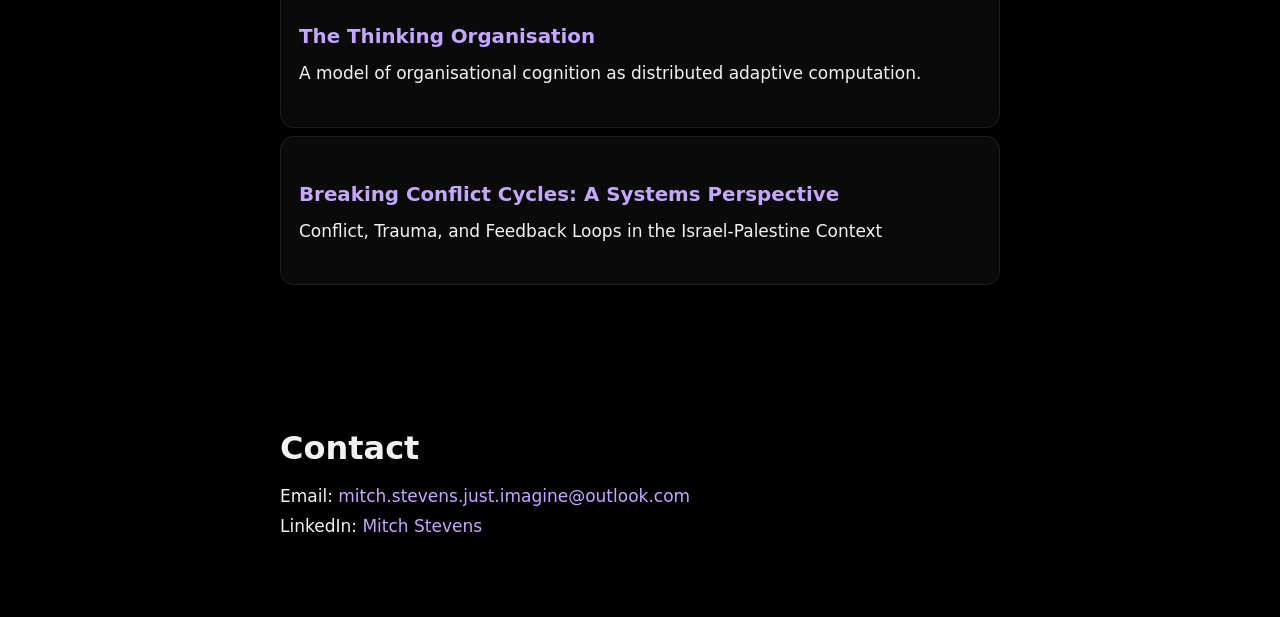
==== commit a40c4b23: "." ====
--- a/index.html
+++ b/index.html
@@ -66,16 +66,21 @@
     </div>
 
     <div class="card">
+      <h3><a href="ocg.html">The Thinking Organisation</a></h3>
+      <p>A model of organisational cognition as distributed adaptive computation.</p>
+    </div>
+
+    <div class="card">
       <h3><a href="breakingconflict.html">Breaking Conflict Cycles: A Systems Perspective</a></h3>
       <p>Conflict, Trauma, and Feedback Loops in the Israel-Palestine Context</p>
     </div>
 
+    <!--
     <div class="card">
       <h3><a href="meta_ethics.html">Towards Systems-Fidelity Ethics</a></h3>
       <p>A systems-level exploration of ethics, recursion, and coherence under emerging cognitive infrastructure.</p>
     </div>
 
-    <!--
     <div class="card">
       <h3><a href="myth_operators.html">Myth as Structural Encoding</a></h3>
       <p>Extracting directional, recursive, and spatial constraints from myth as minimal operators.</p>
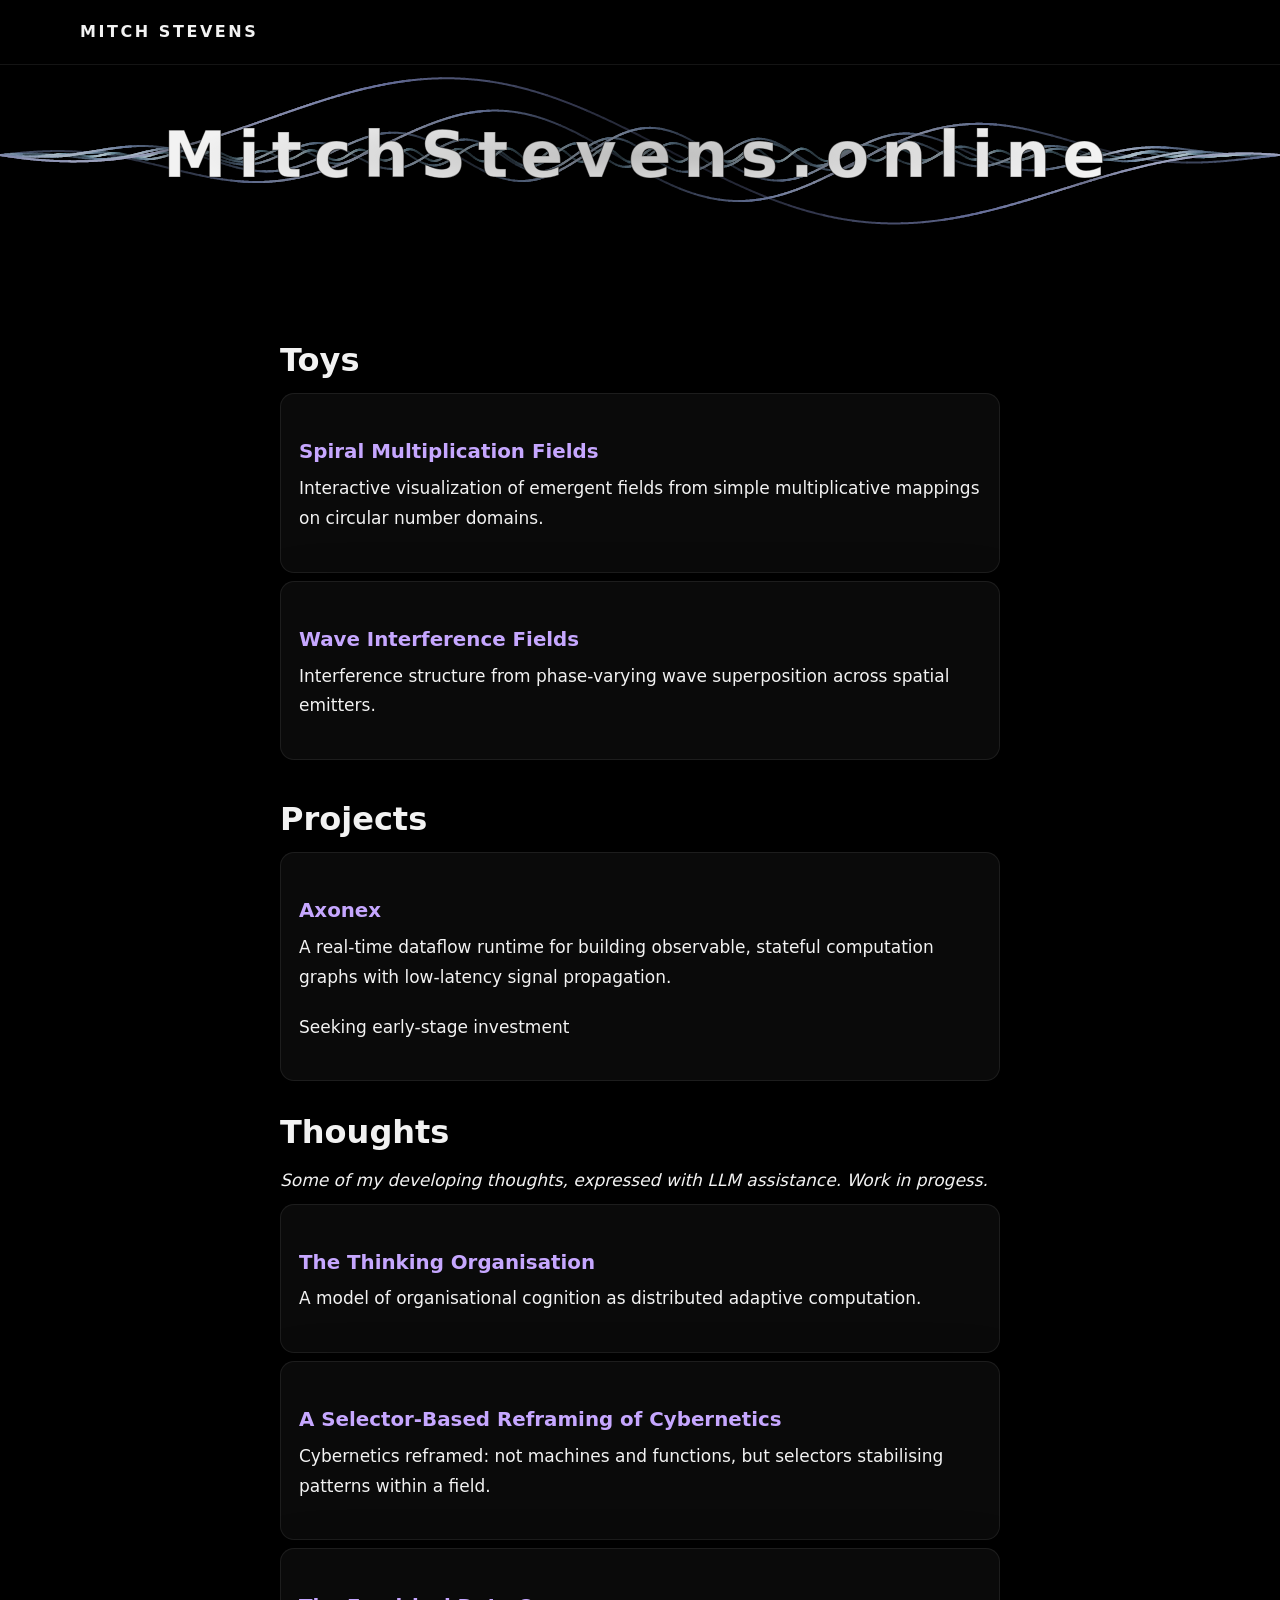
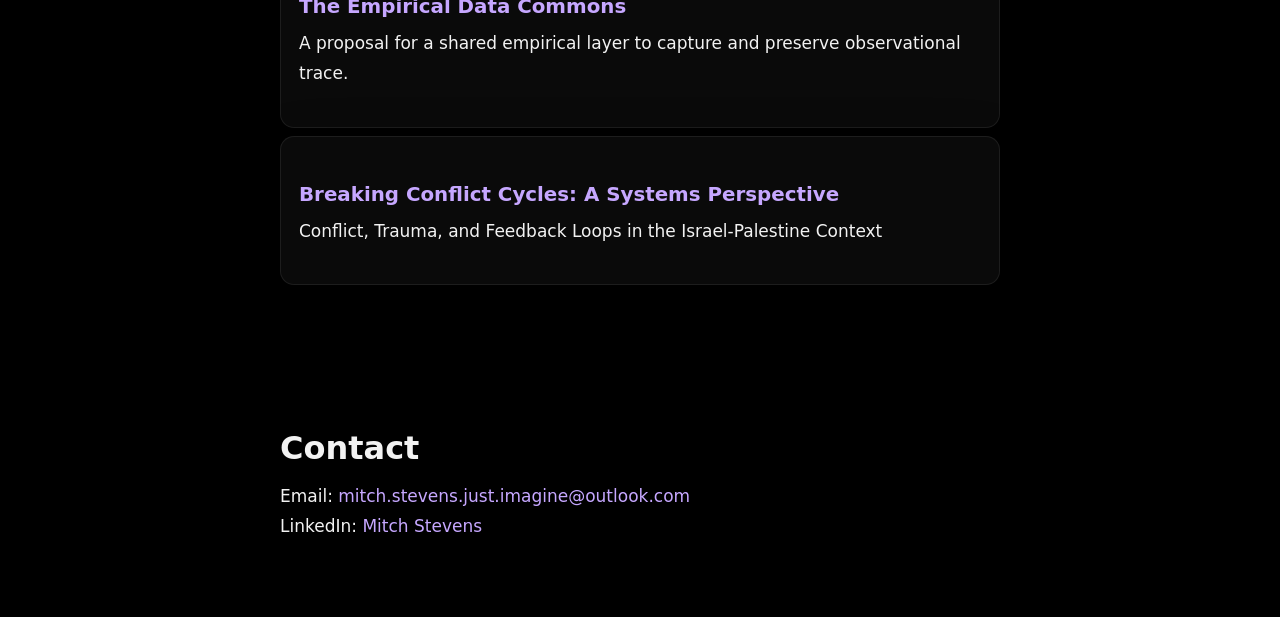
==== commit 371ac514: "." ====
--- a/index.html
+++ b/index.html
@@ -56,8 +56,8 @@
     <h2>Thoughts</h2>
     <i>Some of my developing thoughts, expressed with LLM assistance. Work in progess.</i>
     <div class="card">
-      <h3><a href="edc.html">The Empirical Data Commons</a></h3>
-      <p>A proposal for a shared empirical layer to capture and preserve observational trace.</p>
+      <h3><a href="ocg.html">The Thinking Organisation</a></h3>
+      <p>A model of organisational cognition as distributed adaptive computation.</p>
     </div>
 
     <div class="card">
@@ -66,9 +66,10 @@
     </div>
 
     <div class="card">
-      <h3><a href="ocg.html">The Thinking Organisation</a></h3>
-      <p>A model of organisational cognition as distributed adaptive computation.</p>
+      <h3><a href="edc.html">The Empirical Data Commons</a></h3>
+      <p>A proposal for a shared empirical layer to capture and preserve observational trace.</p>
     </div>
+
 
     <div class="card">
       <h3><a href="breakingconflict.html">Breaking Conflict Cycles: A Systems Perspective</a></h3>
